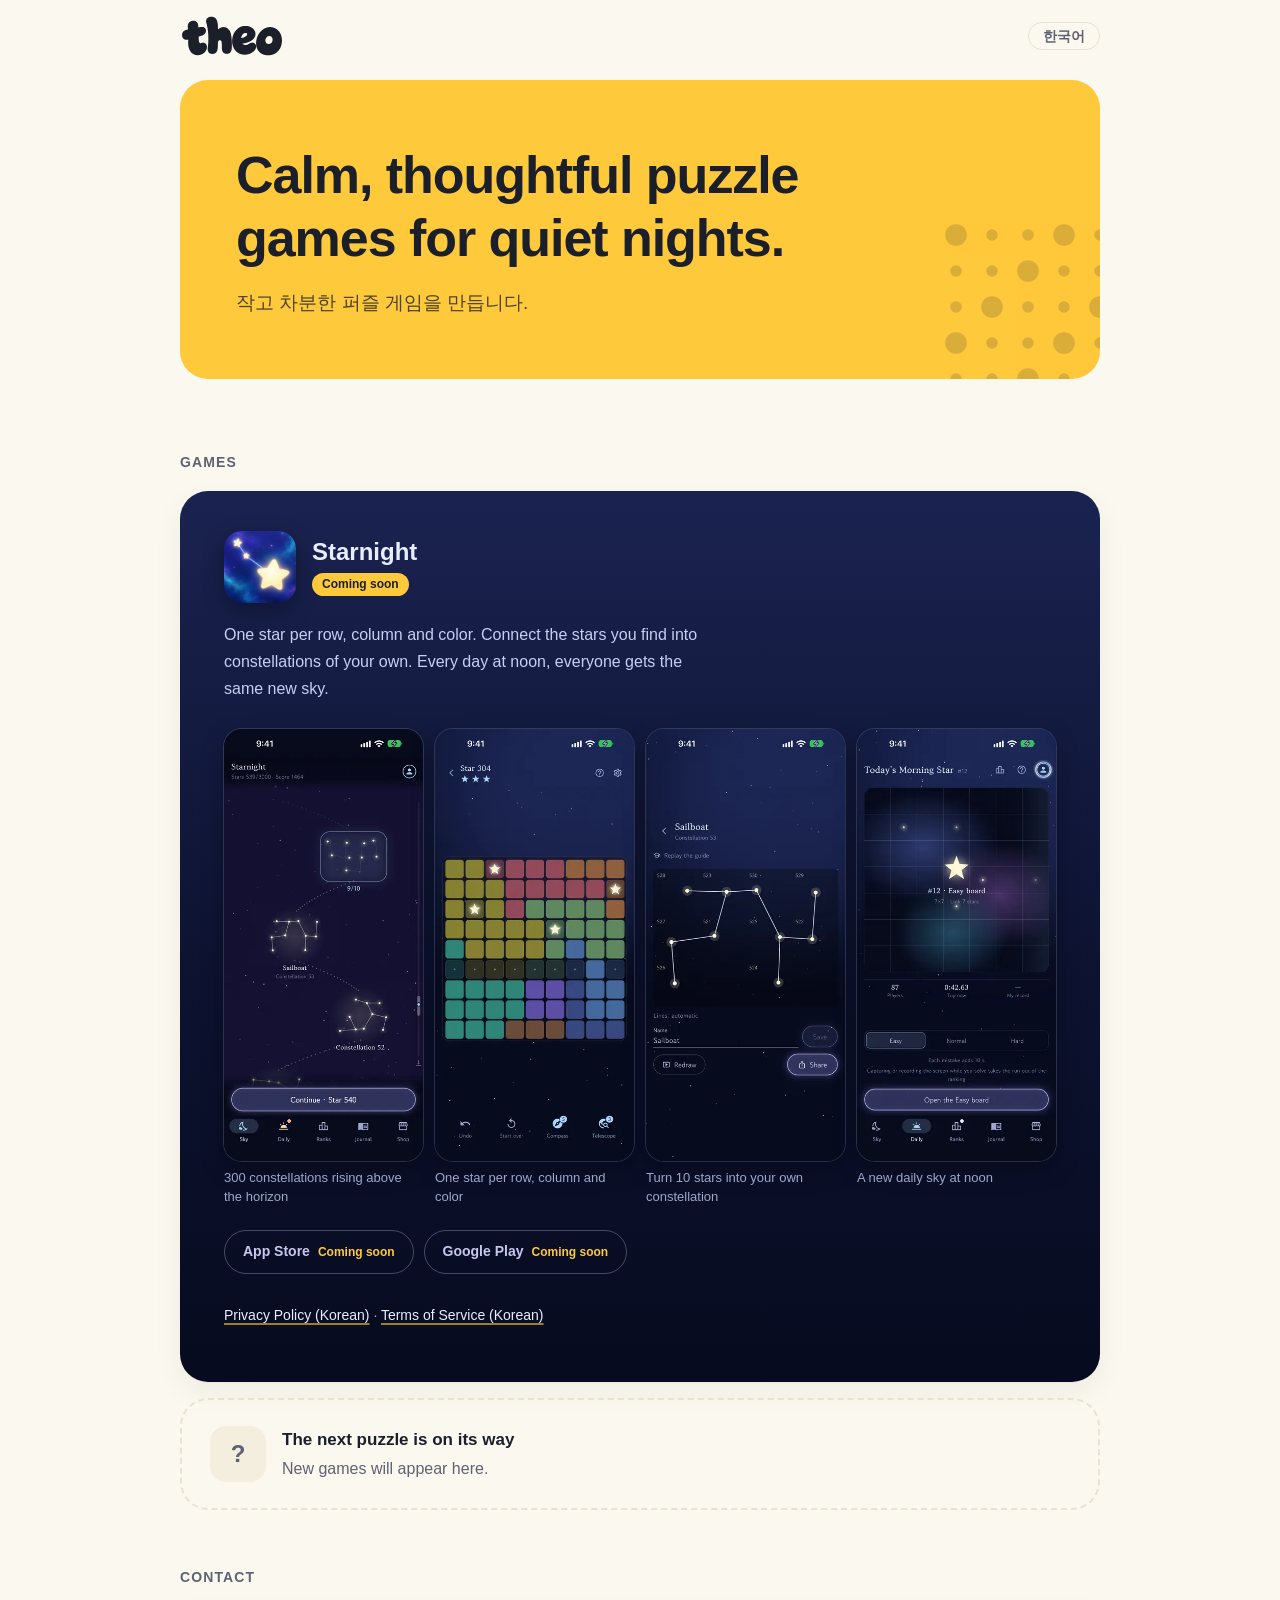
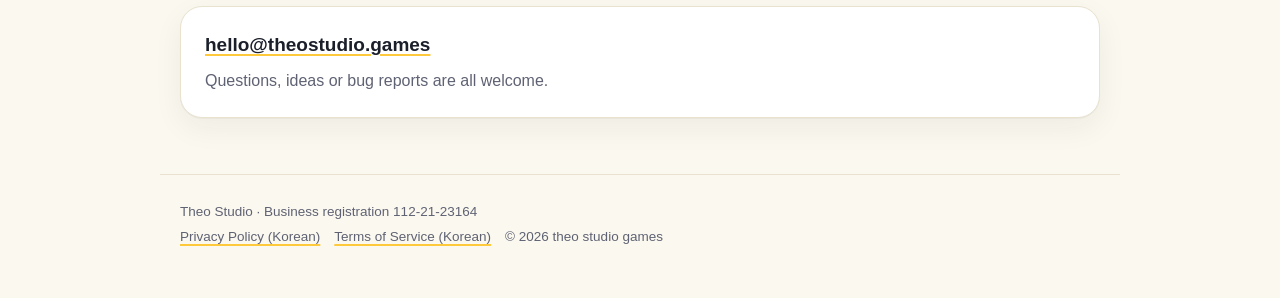
==== en/index.html @ 0ddb8f04 "theostudio.games 홈페이지 전면 디자인: 노랑 theo 브랜드, 별 잇는 밤 카드(실기 화면 4장·곧 출시), 다음 게임 자리, 한/영, 다크·라이트, 약관·방침 공통" ====
<!doctype html>
<html lang="en">
<head>
<meta charset="utf-8">
<meta name="viewport" content="width=device-width, initial-scale=1">
<title>theo studio games</title>
<meta name="description" content="Calm, thoughtful puzzle games for quiet nights.">
<meta name="color-scheme" content="light dark">
<meta name="theme-color" content="#fbf8ef" media="(prefers-color-scheme: light)">
<meta name="theme-color" content="#13161f" media="(prefers-color-scheme: dark)">
<link rel="icon" href="../favicon.ico" sizes="any">
<link rel="icon" href="../favicon.svg" type="image/svg+xml">
<link rel="apple-touch-icon" href="../apple-touch-icon.png">
<link rel="manifest" href="../site.webmanifest">
<link rel="stylesheet" href="../style.css">
<meta property="og:title" content="theo studio games">
<meta property="og:description" content="Calm, thoughtful puzzle games for quiet nights.">
<meta property="og:image" content="https://theostudio.games/icon-512.png">
</head>
<body><div class="wrap"><header class="top">
  <a class="logo" href="./" aria-label="theo studio games"><img class="on-light" src="../img/theo-navy.svg" alt="theo" width="120" height="40"><img class="on-dark" src="../img/theo-yellow.svg" alt="theo" width="120" height="40"></a>
  <a class="lang" href="../" hreflang="ko" lang="ko">한국어</a>
</header></div>
<main class="wrap">
  <section class="hero"><h1>Calm, thoughtful puzzle games for quiet nights.</h1><p lang="ko">작고 차분한 퍼즐 게임을 만듭니다.</p><svg class="dots" viewBox="0 0 100 100" aria-hidden="true"><g fill="#1b1f2a"><circle cx="10" cy="10" r="6"/><circle cx="10" cy="30" r="3.2"/><circle cx="10" cy="50" r="3.2"/><circle cx="10" cy="70" r="6"/><circle cx="10" cy="90" r="3.2"/><circle cx="30" cy="10" r="3.2"/><circle cx="30" cy="30" r="3.2"/><circle cx="30" cy="50" r="6"/><circle cx="30" cy="70" r="3.2"/><circle cx="30" cy="90" r="3.2"/><circle cx="50" cy="10" r="3.2"/><circle cx="50" cy="30" r="6"/><circle cx="50" cy="50" r="3.2"/><circle cx="50" cy="70" r="3.2"/><circle cx="50" cy="90" r="6"/><circle cx="70" cy="10" r="6"/><circle cx="70" cy="30" r="3.2"/><circle cx="70" cy="50" r="3.2"/><circle cx="70" cy="70" r="6"/><circle cx="70" cy="90" r="3.2"/><circle cx="90" cy="10" r="3.2"/><circle cx="90" cy="30" r="3.2"/><circle cx="90" cy="50" r="6"/><circle cx="90" cy="70" r="3.2"/><circle cx="90" cy="90" r="3.2"/></g></svg></section>

  <section class="sec" aria-labelledby="games"><h2 id="games">Games</h2>
    <article class="game">
      <div class="game-head"><img src="../img/starnight-icon.webp" alt="" width="72" height="72"><div><h3>Starnight</h3><span class="badge">Coming soon</span></div></div>
      <p class="game-desc">One star per row, column and color. Connect the stars you find into constellations of your own. Every day at noon, everyone gets the same new sky.</p>
      <div class="shots"><figure><img src="../img/starnight-sky-en.webp" alt="300 constellations rising above the horizon" width="390" height="847" loading="lazy"><figcaption>300 constellations rising above the horizon</figcaption></figure><figure><img src="../img/starnight-board-en.webp" alt="One star per row, column and color" width="390" height="847" loading="lazy"><figcaption>One star per row, column and color</figcaption></figure><figure><img src="../img/starnight-constellation-en.webp" alt="Turn 10 stars into your own constellation" width="390" height="847" loading="lazy"><figcaption>Turn 10 stars into your own constellation</figcaption></figure><figure><img src="../img/starnight-daily-en.webp" alt="A new daily sky at noon" width="390" height="847" loading="lazy"><figcaption>A new daily sky at noon</figcaption></figure></div>
      <div class="stores"><span class="store">App Store <small>Coming soon</small></span><span class="store">Google Play <small>Coming soon</small></span></div>
      <p class="game-links"><a href="../starnight/privacy/">Privacy Policy (Korean)</a> · <a href="../starnight/terms/">Terms of Service (Korean)</a></p>
    </article>
    <div class="next"><span class="ph" aria-hidden="true">?</span><div><b>The next puzzle is on its way</b>New games will appear here.</div></div>
  </section>

  <section class="sec" aria-labelledby="contact"><h2 id="contact">Contact</h2>
    <div class="contact"><p><a href="mailto:hello@theostudio.games">hello@theostudio.games</a></p><p style="margin-top:6px;color:var(--muted)">Questions, ideas or bug reports are all welcome.</p></div>
  </section>
</main>
<footer class="wrap foot"><div class="row"><span>Theo Studio · Business registration 112-21-23164</span></div><div class="row"><a href="../starnight/privacy/">Privacy Policy (Korean)</a><a href="../starnight/terms/">Terms of Service (Korean)</a><span>© 2026 theo studio games</span></div></footer>
</body>
</html>
---- style.css ----
/* theo studio games · 브랜드: 노랑 #ffc93c · 남색 #1b1f2a (theo-infra/docs/브랜드.md) */
:root{
  --yellow:#ffc93c; --navy:#1b1f2a;
  --bg:#fbf8ef; --surface:#ffffff; --fg:#1b1f2a; --muted:#5f6273; --line:#e8e2cf;
  --link:#1b1f2a; --link-line:#ffc93c; --chip:#f3eedd;
  --shadow:0 1px 0 rgba(27,31,42,.04),0 10px 30px rgba(27,31,42,.06);
}
@media (prefers-color-scheme:dark){
  :root{
    --bg:#13161f; --surface:#1b1f2a; --fg:#f3f1ea; --muted:#a9abb8; --line:#2b3040;
    --link:#ffc93c; --link-line:rgba(255,201,60,.45); --chip:#242938;
    --shadow:0 1px 0 rgba(0,0,0,.2),0 10px 30px rgba(0,0,0,.25);
  }
}
*{box-sizing:border-box}
html{-webkit-text-size-adjust:100%}
body{margin:0;background:var(--bg);color:var(--fg);font:16px/1.7 -apple-system,BlinkMacSystemFont,"Apple SD Gothic Neo","Noto Sans KR","Segoe UI",sans-serif;word-break:keep-all;overflow-wrap:break-word}
a{color:var(--link);text-decoration:underline;text-decoration-color:var(--link-line);text-decoration-thickness:2px;text-underline-offset:3px}
a:hover{text-decoration-color:currentColor}
img{max-width:100%;display:block}
.wrap{max-width:960px;margin:0 auto;padding:0 20px}

/* 위 막대 */
.top{display:flex;align-items:center;justify-content:space-between;height:72px}
.logo{display:block;width:120px;height:40px;margin-left:-8px}
.logo .on-dark{display:none}
@media (prefers-color-scheme:dark){.logo .on-light{display:none}.logo .on-dark{display:block}}
.lang{font-size:14px;font-weight:600;text-decoration:none;color:var(--muted);border:1px solid var(--line);border-radius:999px;padding:6px 14px;line-height:1}
.lang:hover{color:var(--fg);border-color:var(--fg)}

/* 첫 화면 */
.hero{background:var(--yellow);color:var(--navy);border-radius:28px;padding:44px 28px 40px;margin:8px 0 56px;position:relative;overflow:hidden}
.hero h1{margin:0;font-size:clamp(30px,7.4vw,52px);line-height:1.22;letter-spacing:-.02em;font-weight:800;max-width:14em}
.hero p{margin:16px 0 0;font-size:clamp(16px,2.4vw,19px);font-weight:500;opacity:.78;max-width:30em}
.hero .dots{position:absolute;right:-18px;bottom:-18px;width:180px;height:180px;opacity:.16;pointer-events:none}

/* 구역 제목 */
.sec{margin:0 0 56px}
.sec h2{font-size:14px;font-weight:700;letter-spacing:.08em;text-transform:uppercase;color:var(--muted);margin:0 0 16px}

/* 게임 카드 */
.game{background:linear-gradient(180deg,#1a2350 0%,#0d1230 55%,#070b1f 100%);color:#e8eeff;border-radius:28px;padding:28px 0 28px;box-shadow:var(--shadow);overflow:hidden}
.game-head{display:flex;gap:16px;align-items:center;padding:0 28px}
.game-head img{width:72px;height:72px;border-radius:18px;flex:none;box-shadow:0 6px 20px rgba(0,0,0,.35)}
.game-head h3{margin:0;font-size:24px;line-height:1.25;font-weight:800}
.badge{display:inline-block;margin-top:6px;font-size:12px;font-weight:700;color:var(--navy);background:var(--yellow);border-radius:999px;padding:3px 10px;line-height:1.4}
.game-desc{padding:0 28px;margin:18px 0 0;color:#c4d0f0;font-size:16px;max-width:36em}
.shots{display:flex;gap:12px;overflow-x:auto;scroll-snap-type:x mandatory;scroll-padding-inline:28px;padding:22px 28px 6px;scrollbar-width:none}
.shots::-webkit-scrollbar{display:none}
.shots figure{margin:0;flex:0 0 46%;max-width:210px;scroll-snap-align:start}
.shots img{width:100%;height:auto;aspect-ratio:390/847;object-fit:cover;border-radius:18px;box-shadow:0 0 0 1px rgba(190,210,255,.18),0 8px 22px rgba(0,0,0,.35)}
.shots figcaption{font-size:13px;color:#9aa8cc;margin-top:8px;line-height:1.45}
.stores{display:flex;flex-wrap:wrap;gap:10px;padding:18px 28px 0}
.store{display:inline-flex;align-items:center;gap:8px;height:44px;padding:0 18px;border-radius:999px;font-size:14px;font-weight:600;color:#c9c6ee;border:1px solid rgba(200,195,255,.32)}
.store small{font-size:12px;font-weight:600;color:var(--yellow)}
.game-links{padding:16px 28px 0;font-size:14px;color:#9aa8cc}
.game-links a{color:#e8eeff;text-decoration-color:rgba(255,201,60,.6)}

/* 다음 자리 */
.next{margin-top:16px;border:2px dashed var(--line);border-radius:28px;padding:26px 28px;display:flex;gap:16px;align-items:center;color:var(--muted)}
.next .ph{width:56px;height:56px;border-radius:16px;background:var(--chip);flex:none;display:grid;place-items:center;font-size:24px;font-weight:800;color:var(--muted)}
.next b{display:block;color:var(--fg);font-size:17px}

/* 문의 */
.contact{background:var(--surface);border:1px solid var(--line);border-radius:22px;padding:22px 24px;box-shadow:var(--shadow)}
.contact p{margin:0}
.contact a{font-size:19px;font-weight:700}

/* 하단 */
.foot{border-top:1px solid var(--line);padding-top:24px;padding-bottom:48px;font-size:13.5px;color:var(--muted);line-height:1.9}
.foot a{color:var(--muted)}
.foot .row{display:flex;flex-wrap:wrap;gap:4px 14px}

@media (min-width:720px){
  .hero{padding:64px 56px 60px;margin-bottom:72px}
  .game-head,.game-desc,.stores,.game-links{padding-left:44px;padding-right:44px}
  .game{padding:40px 0}
  .shots{padding:26px 44px 6px;overflow:visible}
  .shots figure{flex:1 1 0}
}

/* 약관·방침 문서 */
.doc{max-width:720px;margin:0 auto;padding:8px 20px 40px}
.doc h1{font-size:28px;line-height:1.3;margin:12px 0 4px}
.doc h2{font-size:18px;margin:36px 0 8px;padding-top:14px;border-top:1px solid var(--line)}
.doc .meta{color:var(--muted);font-size:14px;margin:0 0 24px}
.doc table{width:100%;border-collapse:collapse;font-size:14.5px;margin:8px 0}
.doc th,.doc td{text-align:left;vertical-align:top;padding:8px 10px;border-bottom:1px solid var(--line)}
.doc th{color:var(--muted);font-weight:600}
.doc .wrap{overflow-x:auto;padding:0}
.crumb{font-size:14px;color:var(--muted)}
.crumb a{color:var(--muted)}
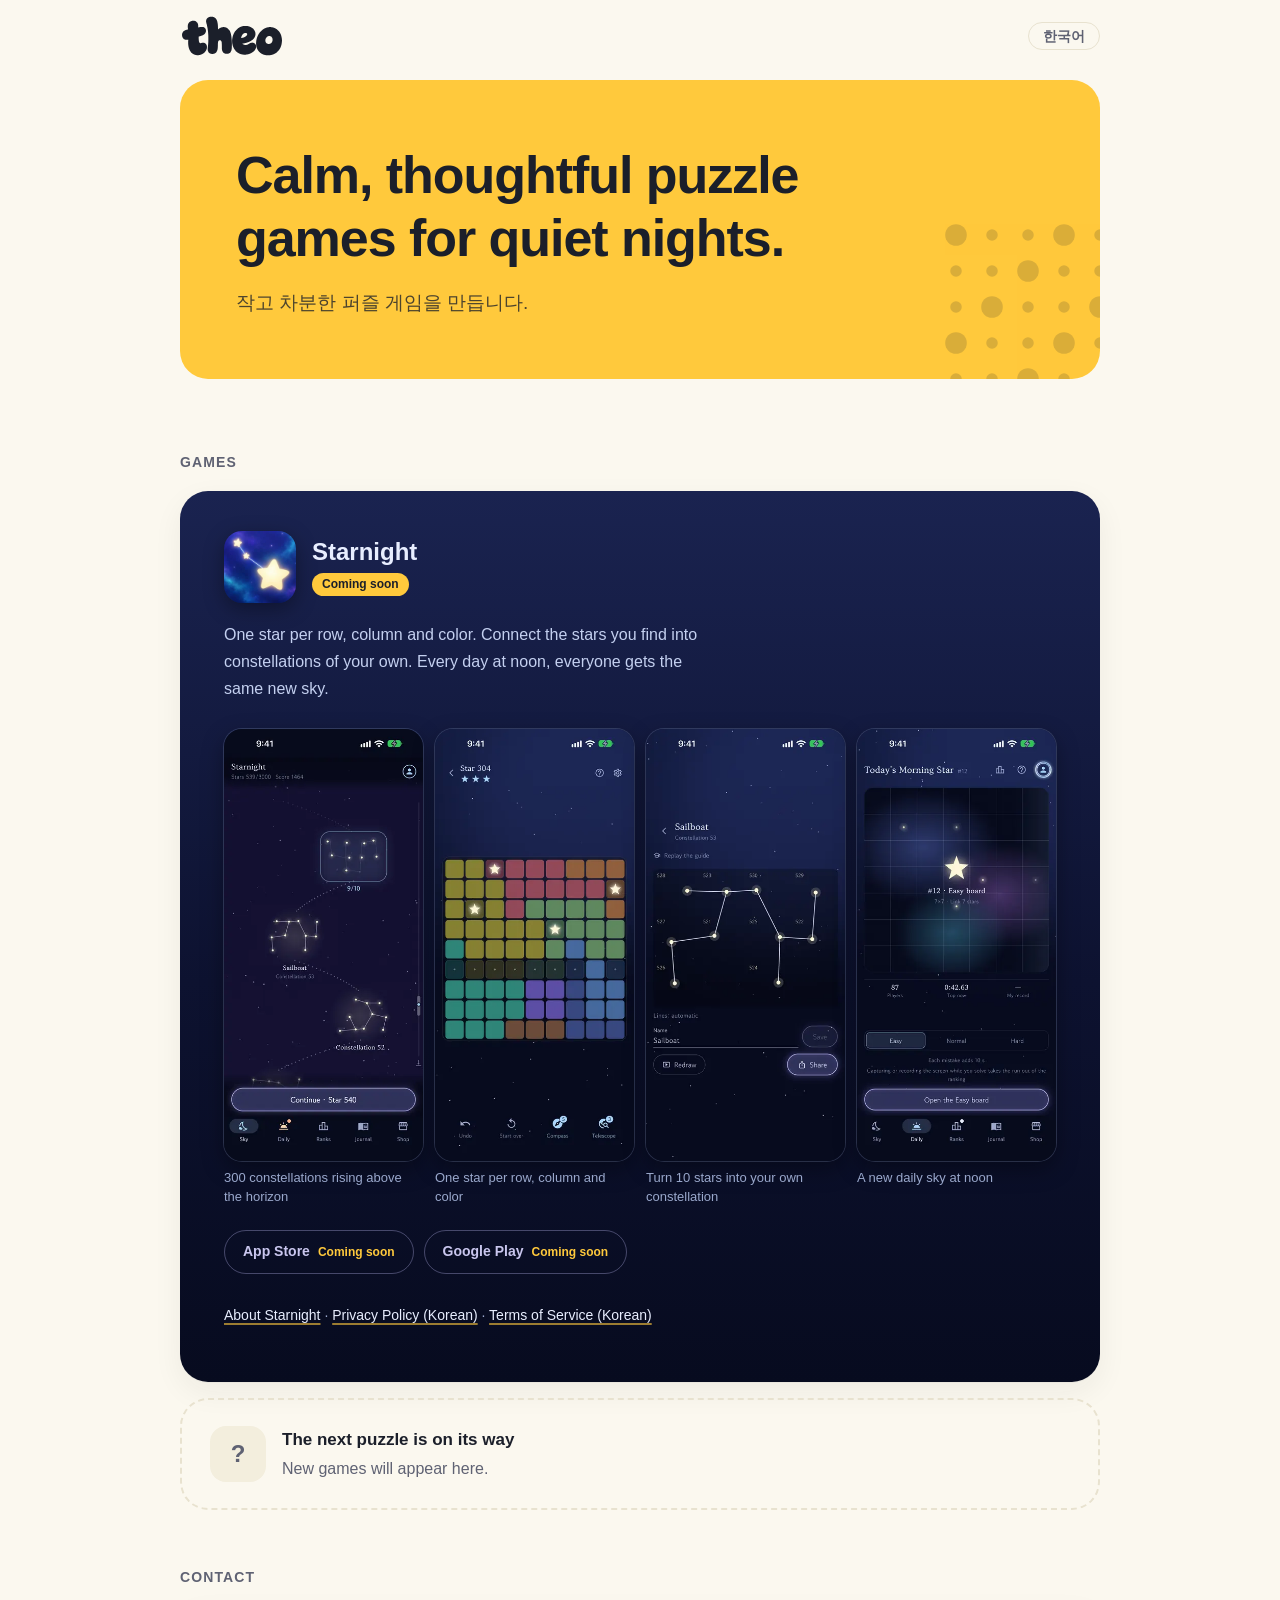
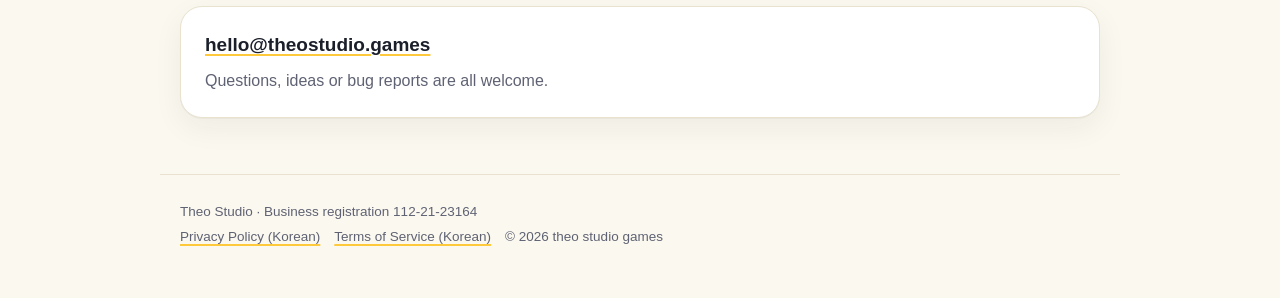
==== commit d32de87e: "별 잇는 밤 소개 페이지 /starnight/·/en/starnight/ 추가(공유 카드 주소 404 해소), 홈 카드에서 연결" ====
--- a/en/index.html
+++ b/en/index.html
@@ -26,11 +26,11 @@
 
   <section class="sec" aria-labelledby="games"><h2 id="games">Games</h2>
     <article class="game">
-      <div class="game-head"><img src="../img/starnight-icon.webp" alt="" width="72" height="72"><div><h3>Starnight</h3><span class="badge">Coming soon</span></div></div>
+      <div class="game-head"><img src="../img/starnight-icon.webp" alt="" width="72" height="72"><div><h3><a href="../starnight/" style="color:inherit;text-decoration:none">Starnight</a></h3><span class="badge">Coming soon</span></div></div>
       <p class="game-desc">One star per row, column and color. Connect the stars you find into constellations of your own. Every day at noon, everyone gets the same new sky.</p>
       <div class="shots"><figure><img src="../img/starnight-sky-en.webp" alt="300 constellations rising above the horizon" width="390" height="847" loading="lazy"><figcaption>300 constellations rising above the horizon</figcaption></figure><figure><img src="../img/starnight-board-en.webp" alt="One star per row, column and color" width="390" height="847" loading="lazy"><figcaption>One star per row, column and color</figcaption></figure><figure><img src="../img/starnight-constellation-en.webp" alt="Turn 10 stars into your own constellation" width="390" height="847" loading="lazy"><figcaption>Turn 10 stars into your own constellation</figcaption></figure><figure><img src="../img/starnight-daily-en.webp" alt="A new daily sky at noon" width="390" height="847" loading="lazy"><figcaption>A new daily sky at noon</figcaption></figure></div>
       <div class="stores"><span class="store">App Store <small>Coming soon</small></span><span class="store">Google Play <small>Coming soon</small></span></div>
-      <p class="game-links"><a href="../starnight/privacy/">Privacy Policy (Korean)</a> · <a href="../starnight/terms/">Terms of Service (Korean)</a></p>
+      <p class="game-links"><a href="../en/starnight/">About Starnight</a> · <a href="../starnight/privacy/">Privacy Policy (Korean)</a> · <a href="../starnight/terms/">Terms of Service (Korean)</a></p>
     </article>
     <div class="next"><span class="ph" aria-hidden="true">?</span><div><b>The next puzzle is on its way</b>New games will appear here.</div></div>
   </section>
--- a/style.css
+++ b/style.css
@@ -90,3 +90,13 @@
 .doc .wrap{overflow-x:auto;padding:0}
 .crumb{font-size:14px;color:var(--muted)}
 .crumb a{color:var(--muted)}
+
+/* 게임 소개 페이지 */
+.game.solo{margin:8px 0 56px}
+.game.solo .game-head img{width:96px;height:96px;border-radius:24px}
+.game.solo h1{margin:0;font-size:clamp(28px,6vw,40px);line-height:1.2;font-weight:800}
+.game-desc.lead{font-size:clamp(17px,2.6vw,20px);color:#dfe6ff}
+.feats{list-style:none;margin:22px 0 0;padding:0 28px;display:grid;gap:14px}
+.feats li{background:rgba(200,220,255,.06);border:1px solid rgba(190,210,255,.15);border-radius:18px;padding:16px 18px;color:#c4d0f0;font-size:15px;line-height:1.6}
+.feats b{display:block;color:#fff;font-size:17px;margin-bottom:2px}
+@media (min-width:720px){.feats{grid-template-columns:1fr 1fr;padding:0 44px}}
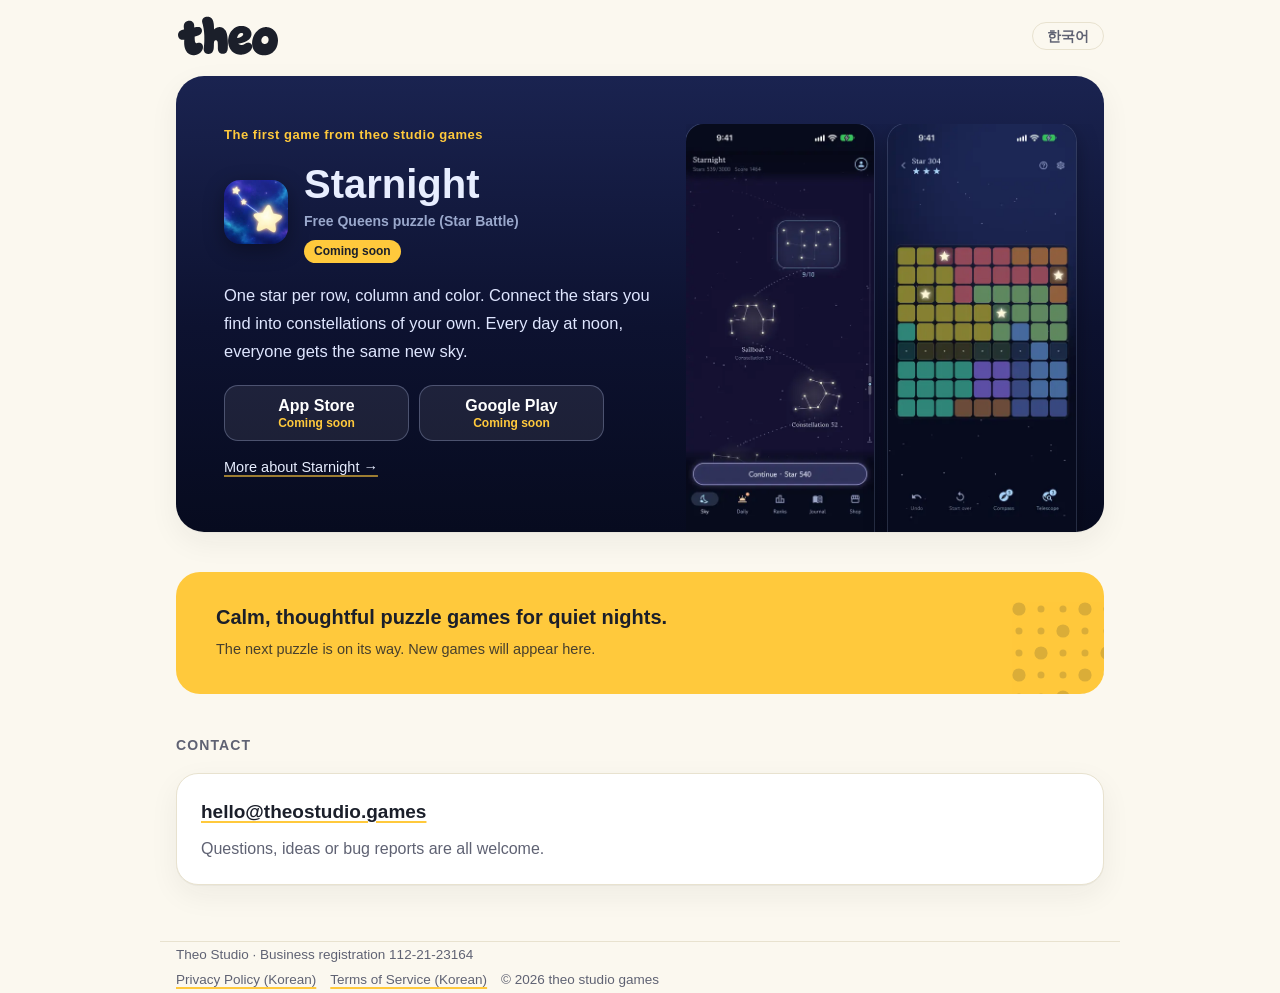
==== commit 103cbf1e: "홈 A안(첫 화면 게임 카드·무료 퀸즈 퍼즐·큰 스토어 버튼·스튜디오 노랑 띠·PC 2단)·/get 받기 착지 화면(출시 전 안내·PC 전용 QR)·/en/get 추가, 소개 페이" ====
--- a/en/index.html
+++ b/en/index.html
@@ -16,24 +16,31 @@
 <meta property="og:title" content="theo studio games">
 <meta property="og:description" content="Calm, thoughtful puzzle games for quiet nights.">
 <meta property="og:image" content="https://theostudio.games/icon-512.png">
+<link rel="canonical" href="https://theostudio.games/en/">
+<link rel="alternate" hreflang="ko" href="https://theostudio.games/">
+<link rel="alternate" hreflang="en" href="https://theostudio.games/en/">
+<link rel="alternate" hreflang="x-default" href="https://theostudio.games/">
+<meta property="og:url" content="https://theostudio.games/en/">
+<meta property="og:type" content="website">
+<meta property="og:site_name" content="theo studio games">
+<meta name="twitter:card" content="summary">
+<script type="application/ld+json">{"@context": "https://schema.org", "@type": "WebSite", "name": "theo studio games", "url": "https://theostudio.games/", "inLanguage": "en", "publisher": {"@type": "Organization", "name": "theo studio games", "alternateName": "테오스튜디오", "url": "https://theostudio.games/", "logo": "https://theostudio.games/icon-512.png", "email": "hello@theostudio.games"}}</script>
+<script src="/stores.js" defer></script>
 </head>
 <body><div class="wrap"><header class="top">
   <a class="logo" href="./" aria-label="theo studio games"><img class="on-light" src="../img/theo-navy.svg" alt="theo" width="120" height="40"><img class="on-dark" src="../img/theo-yellow.svg" alt="theo" width="120" height="40"></a>
   <a class="lang" href="../" hreflang="ko" lang="ko">한국어</a>
 </header></div>
 <main class="wrap">
-  <section class="hero"><h1>Calm, thoughtful puzzle games for quiet nights.</h1><p lang="ko">작고 차분한 퍼즐 게임을 만듭니다.</p><svg class="dots" viewBox="0 0 100 100" aria-hidden="true"><g fill="#1b1f2a"><circle cx="10" cy="10" r="6"/><circle cx="10" cy="30" r="3.2"/><circle cx="10" cy="50" r="3.2"/><circle cx="10" cy="70" r="6"/><circle cx="10" cy="90" r="3.2"/><circle cx="30" cy="10" r="3.2"/><circle cx="30" cy="30" r="3.2"/><circle cx="30" cy="50" r="6"/><circle cx="30" cy="70" r="3.2"/><circle cx="30" cy="90" r="3.2"/><circle cx="50" cy="10" r="3.2"/><circle cx="50" cy="30" r="6"/><circle cx="50" cy="50" r="3.2"/><circle cx="50" cy="70" r="3.2"/><circle cx="50" cy="90" r="6"/><circle cx="70" cy="10" r="6"/><circle cx="70" cy="30" r="3.2"/><circle cx="70" cy="50" r="3.2"/><circle cx="70" cy="70" r="6"/><circle cx="70" cy="90" r="3.2"/><circle cx="90" cy="10" r="3.2"/><circle cx="90" cy="30" r="3.2"/><circle cx="90" cy="50" r="6"/><circle cx="90" cy="70" r="3.2"/><circle cx="90" cy="90" r="3.2"/></g></svg></section>
+  <article class="game hero-game"><div class="hg-text">
+    <p class="eyebrow">The first game from theo studio games</p>
+    <div class="game-head"><img src="../img/starnight-icon.webp" alt="" width="64" height="64"><div><h1><a href="../en/starnight/">Starnight</a></h1><span class="kw">Free Queens puzzle (Star Battle)</span><span class="badge" data-launch-badge>Coming soon</span></div></div>
+    <p class="game-desc">One star per row, column and color. Connect the stars you find into constellations of your own. Every day at noon, everyone gets the same new sky.</p>
+    <div class="stores big"><a class="store" data-store="ios" aria-disabled="true"><span class="txt">App Store <small data-soon>Coming soon</small></span></a><a class="store has-badge" data-store="android" aria-disabled="true"><img class="badge-img" src="../img/badge-googleplay-en.png" alt="Get it on Google Play" width="646" height="250"><span class="txt">Google Play <small data-soon>Coming soon</small></span></a></div>
+    <p class="more"><a href="../en/starnight/">More about Starnight →</a></p>
+  </div><div class="shots"><figure><img src="../img/starnight-sky-en.webp" alt="300 constellations rising above the horizon" width="390" height="847" loading="lazy"><figcaption>300 constellations rising above the horizon</figcaption></figure><figure><img src="../img/starnight-board-en.webp" alt="One star per row, column and color" width="390" height="847" loading="lazy"><figcaption>One star per row, column and color</figcaption></figure><figure><img src="../img/starnight-constellation-en.webp" alt="Turn 10 stars into your own constellation" width="390" height="847" loading="lazy"><figcaption>Turn 10 stars into your own constellation</figcaption></figure><figure><img src="../img/starnight-daily-en.webp" alt="A new daily sky at noon" width="390" height="847" loading="lazy"><figcaption>A new daily sky at noon</figcaption></figure></div></article>
 
-  <section class="sec" aria-labelledby="games"><h2 id="games">Games</h2>
-    <article class="game">
-      <div class="game-head"><img src="../img/starnight-icon.webp" alt="" width="72" height="72"><div><h3><a href="../starnight/" style="color:inherit;text-decoration:none">Starnight</a></h3><span class="badge">Coming soon</span></div></div>
-      <p class="game-desc">One star per row, column and color. Connect the stars you find into constellations of your own. Every day at noon, everyone gets the same new sky.</p>
-      <div class="shots"><figure><img src="../img/starnight-sky-en.webp" alt="300 constellations rising above the horizon" width="390" height="847" loading="lazy"><figcaption>300 constellations rising above the horizon</figcaption></figure><figure><img src="../img/starnight-board-en.webp" alt="One star per row, column and color" width="390" height="847" loading="lazy"><figcaption>One star per row, column and color</figcaption></figure><figure><img src="../img/starnight-constellation-en.webp" alt="Turn 10 stars into your own constellation" width="390" height="847" loading="lazy"><figcaption>Turn 10 stars into your own constellation</figcaption></figure><figure><img src="../img/starnight-daily-en.webp" alt="A new daily sky at noon" width="390" height="847" loading="lazy"><figcaption>A new daily sky at noon</figcaption></figure></div>
-      <div class="stores"><span class="store">App Store <small>Coming soon</small></span><span class="store">Google Play <small>Coming soon</small></span></div>
-      <p class="game-links"><a href="../en/starnight/">About Starnight</a> · <a href="../starnight/privacy/">Privacy Policy (Korean)</a> · <a href="../starnight/terms/">Terms of Service (Korean)</a></p>
-    </article>
-    <div class="next"><span class="ph" aria-hidden="true">?</span><div><b>The next puzzle is on its way</b>New games will appear here.</div></div>
-  </section>
+  <section class="studio"><h2>Calm, thoughtful puzzle games for quiet nights.</h2><p>The next puzzle is on its way. New games will appear here.</p><svg class="dots" viewBox="0 0 100 100" aria-hidden="true"><g fill="#1b1f2a"><circle cx="10" cy="10" r="6"/><circle cx="10" cy="30" r="3.2"/><circle cx="10" cy="50" r="3.2"/><circle cx="10" cy="70" r="6"/><circle cx="10" cy="90" r="3.2"/><circle cx="30" cy="10" r="3.2"/><circle cx="30" cy="30" r="3.2"/><circle cx="30" cy="50" r="6"/><circle cx="30" cy="70" r="3.2"/><circle cx="30" cy="90" r="3.2"/><circle cx="50" cy="10" r="3.2"/><circle cx="50" cy="30" r="6"/><circle cx="50" cy="50" r="3.2"/><circle cx="50" cy="70" r="3.2"/><circle cx="50" cy="90" r="6"/><circle cx="70" cy="10" r="6"/><circle cx="70" cy="30" r="3.2"/><circle cx="70" cy="50" r="3.2"/><circle cx="70" cy="70" r="6"/><circle cx="70" cy="90" r="3.2"/><circle cx="90" cy="10" r="3.2"/><circle cx="90" cy="30" r="3.2"/><circle cx="90" cy="50" r="6"/><circle cx="90" cy="70" r="3.2"/><circle cx="90" cy="90" r="3.2"/></g></svg></section>
 
   <section class="sec" aria-labelledby="contact"><h2 id="contact">Contact</h2>
     <div class="contact"><p><a href="mailto:hello@theostudio.games">hello@theostudio.games</a></p><p style="margin-top:6px;color:var(--muted)">Questions, ideas or bug reports are all welcome.</p></div>
--- a/style.css
+++ b/style.css
@@ -100,3 +100,78 @@
 .feats li{background:rgba(200,220,255,.06);border:1px solid rgba(190,210,255,.15);border-radius:18px;padding:16px 18px;color:#c4d0f0;font-size:15px;line-height:1.6}
 .feats b{display:block;color:#fff;font-size:17px;margin-bottom:2px}
 @media (min-width:720px){.feats{grid-template-columns:1fr 1fr;padding:0 44px}}
+a.store{text-decoration:none}
+a.store[href]{cursor:pointer}
+a.store[href]:hover{border-color:var(--yellow)}
+a.store[aria-disabled]{cursor:default}
+
+/* 큰 스토어 버튼 (홈·소개·받기 공통) — a.store[data-store][aria-disabled] > small[data-soon] 연결부는 stores.js 가 씀
+   출시 전: 글자 버튼(.txt) · 출시 후: 공식 배지(.badge-img)가 있는 버튼(.has-badge)은 배지로 바뀜 */
+.stores.big{display:grid;grid-template-columns:1fr 1fr;gap:10px;padding-top:20px}
+.stores.big .store{height:56px;padding:0 8px;border-radius:14px;justify-content:center;font-size:16px;font-weight:700;color:#fff;background:rgba(255,255,255,.08);border:1px solid rgba(200,210,255,.28)}
+.stores.big .store .txt{display:flex;flex-direction:column;align-items:center;line-height:1.25;white-space:nowrap}
+.stores.big .store small{font-size:12px}
+.store .badge-img{display:none}
+.stores.big .store.has-badge:not([aria-disabled]){height:auto;min-height:56px;padding:0;background:none;border:0}
+.store.has-badge:not([aria-disabled]) .badge-img{display:block;width:100%;max-width:216px;height:auto;margin:0 auto}
+.store.has-badge:not([aria-disabled]) .txt{display:none}
+
+/* 홈: 게임이 첫 화면 */
+.wrap{padding:0 16px}
+.hero-game{margin:4px 0 40px;padding:24px 0 26px}
+.eyebrow{padding:0 20px;font-size:13px;font-weight:700;letter-spacing:.04em;color:var(--yellow);margin:0 0 14px}
+.hero-game .game-head{padding:0 20px}
+.hero-game .game-head img{width:64px;height:64px;border-radius:16px}
+.hero-game h1{margin:0;font-size:30px;line-height:1.2;font-weight:800}
+.hero-game h1 a{color:inherit;text-decoration:none}
+.kw{display:block;font-size:14px;color:#9aa8cc;font-weight:600;margin-top:2px}
+.hero-game .game-desc{padding:0 20px;font-size:16.5px;color:#dfe6ff}
+.hero-game .stores{padding:20px 20px 0}
+.hero-game .shots{padding:22px 20px 6px;scroll-padding-inline:20px}
+.more{padding:14px 20px 0;margin:0;font-size:14.5px}
+.more a{color:#e8eeff;text-decoration-color:rgba(255,201,60,.6)}
+.studio{background:var(--yellow);color:var(--navy);border-radius:24px;padding:24px 22px;margin:0 0 40px;position:relative;overflow:hidden}
+.studio h2{margin:0;font-size:20px;line-height:1.35;font-weight:800;letter-spacing:0;text-transform:none;color:var(--navy)}
+.studio p{margin:6px 0 0;font-size:14.5px;opacity:.8;position:relative}
+.studio .dots{position:absolute;right:-14px;bottom:-14px;width:110px;height:110px;opacity:.16;pointer-events:none}
+@media (min-width:720px){
+  .hero-game{display:grid;grid-template-columns:1.1fr .9fr;padding:48px 0 0;align-items:start}
+  .hero-game>.hg-text{padding:0 0 44px 28px}
+  .hero-game .eyebrow,.hero-game .game-head,.hero-game .game-desc,.hero-game .stores,.hero-game .more{padding-left:20px;padding-right:20px}
+  .hero-game h1{font-size:40px}
+  .hero-game .stores.big{max-width:420px}
+  .hero-game .shots{overflow:hidden;padding:0 28px 0 0;gap:14px;align-self:end}
+  .hero-game .shots figure{flex:1 1 0;max-width:none}
+  .hero-game .shots figure:nth-child(n+3){display:none}
+  .hero-game .shots img{border-radius:18px 18px 0 0}
+  .hero-game .shots figcaption{display:none}
+  .studio{padding:32px 40px}
+}
+.game.solo .stores.big{padding-top:20px}
+@media (min-width:720px){.game.solo .stores.big{max-width:508px}}
+
+/* 받기(/get) */
+.land{margin:8px 0 40px;padding:32px 20px 28px;text-align:center}
+.land .ic{width:112px;height:112px;border-radius:26px;margin:0 auto;box-shadow:0 10px 30px rgba(0,0,0,.45)}
+.land h1{margin:18px 0 0;font-size:32px;line-height:1.2;font-weight:800}
+.land .kw{font-size:15px;margin-top:6px}
+.land .badge{margin-top:12px}
+.land .one{margin:14px auto 0;max-width:24em;color:#c4d0f0;font-size:16px}
+.land .stores.big{grid-template-columns:1fr;padding:24px 0 0;max-width:360px;margin:0 auto}
+.land .note{margin:16px auto 0;max-width:24em;font-size:13.5px;color:#9aa8cc;line-height:1.6}
+.land .note-live{display:none}
+.is-live .land .note-live{display:inline}
+.land .links{margin:20px 0 0;font-size:14px;color:#9aa8cc}
+.land .links a{color:#e8eeff;text-decoration-color:rgba(255,201,60,.6)}
+.qr{display:none}
+@media (min-width:720px){
+  .land{display:grid;grid-template-columns:1fr 260px;gap:0 48px;text-align:left;padding:48px 52px;align-items:center}
+  .land .ic{margin:0}
+  .land .stores.big{grid-template-columns:1fr 1fr;max-width:420px;margin:0}
+  .land .one,.land .note{margin-left:0;margin-right:0}
+  .qr{display:flex;flex-direction:column;align-items:center;gap:12px;background:rgba(200,220,255,.06);border:1px solid rgba(190,210,255,.15);border-radius:22px;padding:22px}
+  .qr .code{background:#fff;border-radius:14px;padding:10px;width:180px;height:180px}
+  .qr .code img{width:100%;height:100%}
+  .qr b{font-size:16px;color:#fff}
+  .qr span{font-size:13.5px;color:#9aa8cc;text-align:center;line-height:1.55}
+}
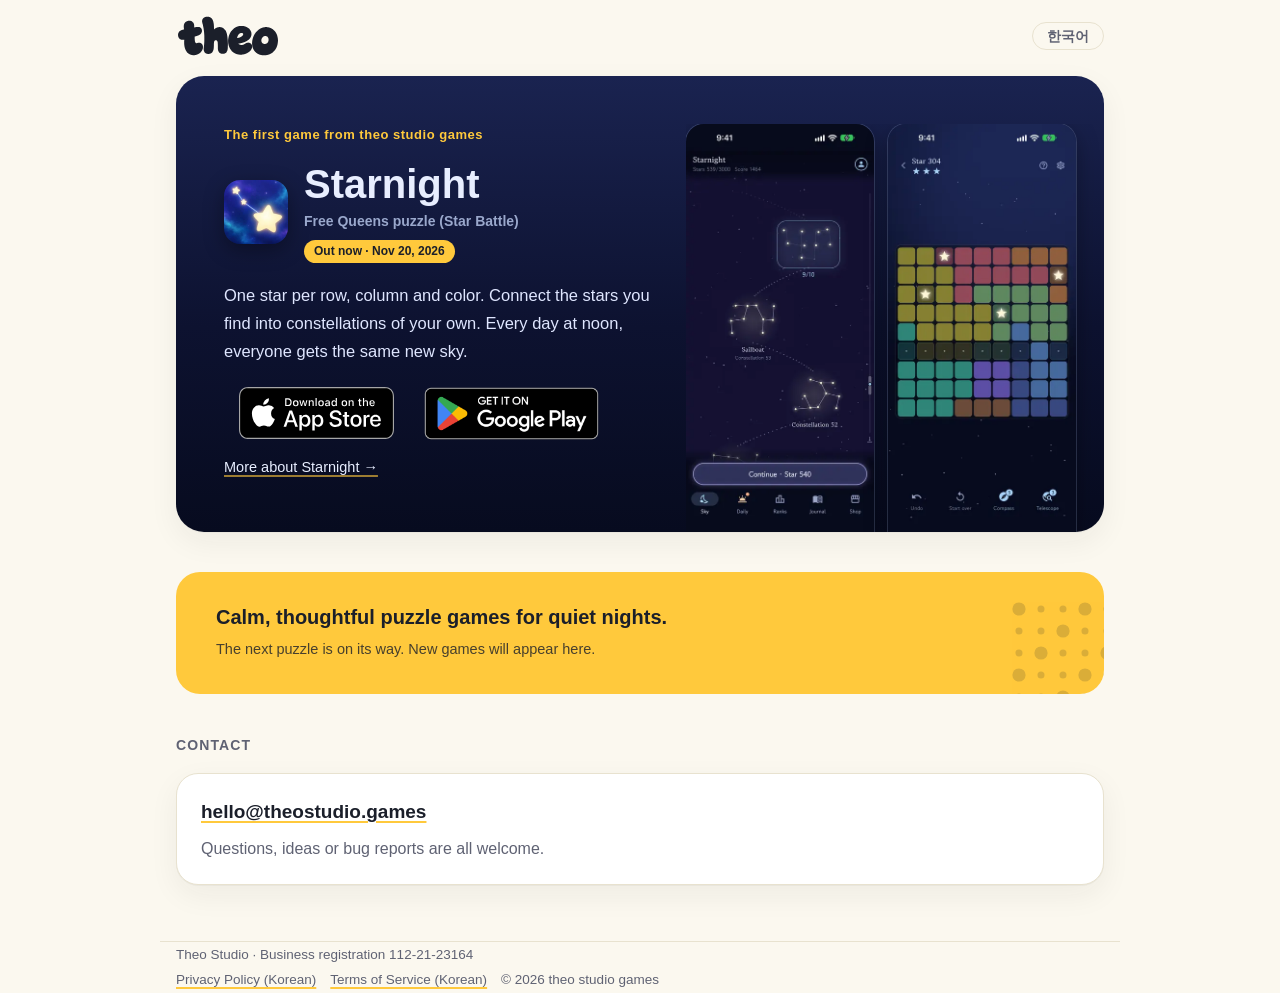
==== commit 84ff81fd: "별 잇는 밤 정식 출시(2026-11-20): 스토어 버튼 실제 링크·공식 배지, 「곧 출시」→「2026년 11월 20일 출시」, 받기 페이지 출시 전 안내 삭제, 구조화 데이터 " ====
--- a/en/index.html
+++ b/en/index.html
@@ -34,9 +34,9 @@
 <main class="wrap">
   <article class="game hero-game"><div class="hg-text">
     <p class="eyebrow">The first game from theo studio games</p>
-    <div class="game-head"><img src="../img/starnight-icon.webp" alt="" width="64" height="64"><div><h1><a href="../en/starnight/">Starnight</a></h1><span class="kw">Free Queens puzzle (Star Battle)</span><span class="badge" data-launch-badge>Coming soon</span></div></div>
+    <div class="game-head"><img src="../img/starnight-icon.webp" alt="" width="64" height="64"><div><h1><a href="../en/starnight/">Starnight</a></h1><span class="kw">Free Queens puzzle (Star Battle)</span><span class="badge">Out now · Nov 20, 2026</span></div></div>
     <p class="game-desc">One star per row, column and color. Connect the stars you find into constellations of your own. Every day at noon, everyone gets the same new sky.</p>
-    <div class="stores big"><a class="store" data-store="ios" aria-disabled="true"><span class="txt">App Store <small data-soon>Coming soon</small></span></a><a class="store has-badge" data-store="android" aria-disabled="true"><img class="badge-img" src="../img/badge-googleplay-en.png" alt="Get it on Google Play" width="646" height="250"><span class="txt">Google Play <small data-soon>Coming soon</small></span></a></div>
+    <div class="stores big"><a class="store has-badge" data-store="ios" href="https://apps.apple.com/app/id6829614015" rel="noopener"><img class="badge-img" src="../img/badge-appstore-en.svg" alt="Download on the App Store" width="119.66" height="40"><span class="txt">App Store</span></a><a class="store has-badge" data-store="android" href="https://play.google.com/store/apps/details?id=com.theostudio.starnight" rel="noopener"><img class="badge-img" src="../img/badge-googleplay-en.png" alt="Get it on Google Play" width="646" height="250"><span class="txt">Google Play</span></a></div>
     <p class="more"><a href="../en/starnight/">More about Starnight →</a></p>
   </div><div class="shots"><figure><img src="../img/starnight-sky-en.webp" alt="300 constellations rising above the horizon" width="390" height="847" loading="lazy"><figcaption>300 constellations rising above the horizon</figcaption></figure><figure><img src="../img/starnight-board-en.webp" alt="One star per row, column and color" width="390" height="847" loading="lazy"><figcaption>One star per row, column and color</figcaption></figure><figure><img src="../img/starnight-constellation-en.webp" alt="Turn 10 stars into your own constellation" width="390" height="847" loading="lazy"><figcaption>Turn 10 stars into your own constellation</figcaption></figure><figure><img src="../img/starnight-daily-en.webp" alt="A new daily sky at noon" width="390" height="847" loading="lazy"><figcaption>A new daily sky at noon</figcaption></figure></div></article>
 
--- a/style.css
+++ b/style.css
@@ -175,3 +175,12 @@
   .qr b{font-size:16px;color:#fff}
   .qr span{font-size:13.5px;color:#9aa8cc;text-align:center;line-height:1.55}
 }
+/* 공식 배지의 「보이는 높이」를 --bh 하나로 맞춤 (휴대폰 2칸 42 · 받기·PC 52)
+   App Store SVG 는 여백 없음 → 높이 그대로. Google Play PNG(646×250)는 투명 여백만큼 키우고 음수 여백으로 상쇄
+   ko 보이는 영역 646×192 (위아래 29) · en 564×168 (사방 41) */
+.stores.big{--bh:42px}
+.land .stores.big{--bh:52px}
+@media (min-width:720px){.stores.big{--bh:52px}}
+.store.has-badge:not([aria-disabled]) .badge-img{width:auto;max-width:none;height:var(--bh);margin:0}
+.store.has-badge:not([aria-disabled]) .badge-img[src*="googleplay-ko"]{height:calc(var(--bh) * 250 / 192);margin:calc(var(--bh) * -29 / 192) 0}
+.store.has-badge:not([aria-disabled]) .badge-img[src*="googleplay-en"]{height:calc(var(--bh) * 250 / 168);margin:calc(var(--bh) * -41 / 168)}
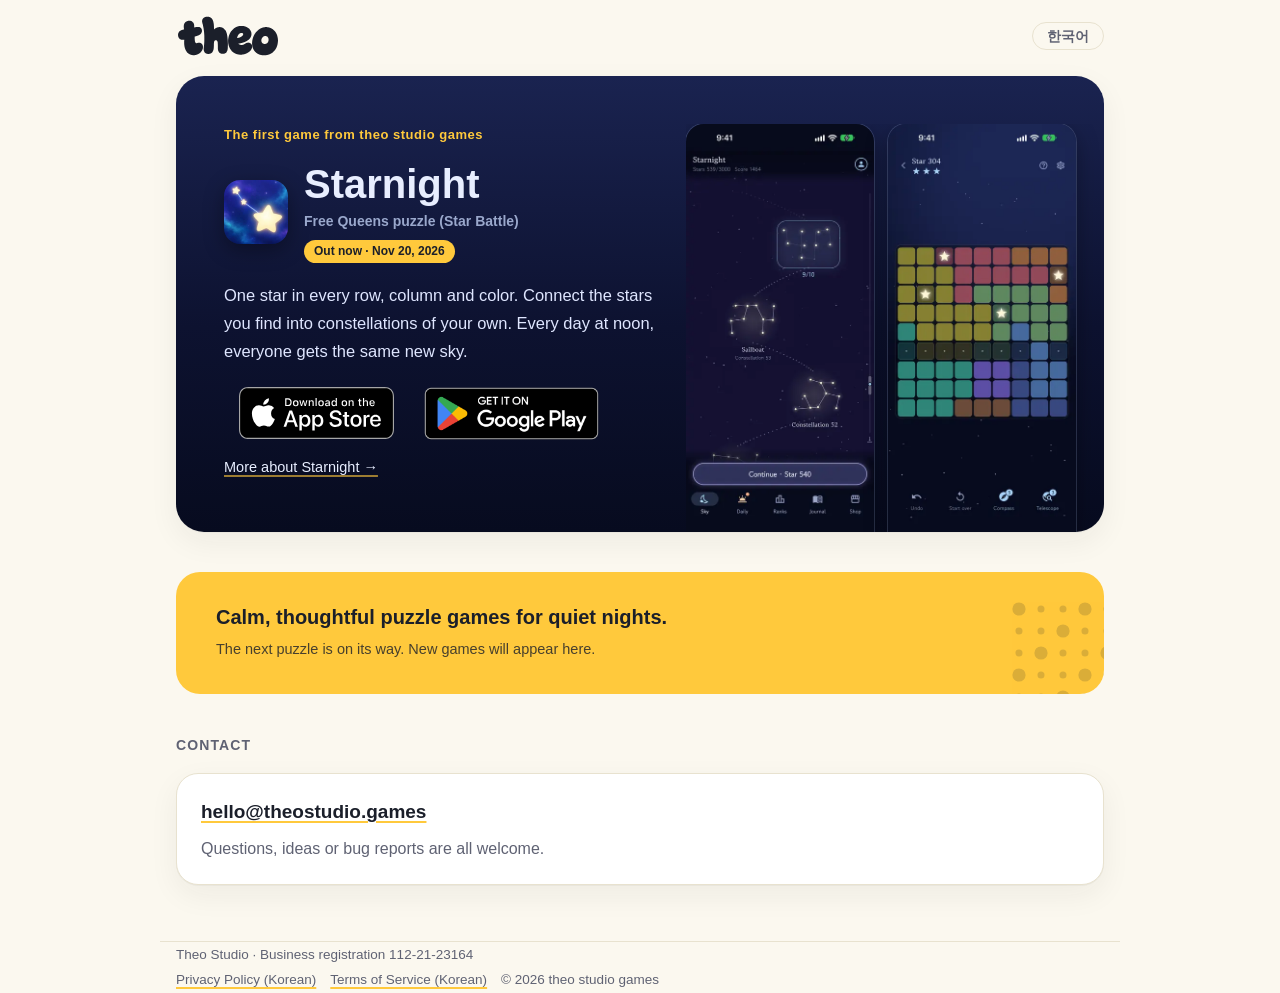
==== commit 5fe8bad3: "규칙 문구 표준화(가로줄·세로줄·색마다 별은 하나, 붙음·대각선): 홈·받기·소개 meta/og/JSON-LD/본문·FAQ·llms.txt, 영문 이름 Starnight 별칭(St" ====
--- a/en/index.html
+++ b/en/index.html
@@ -35,7 +35,7 @@
   <article class="game hero-game"><div class="hg-text">
     <p class="eyebrow">The first game from theo studio games</p>
     <div class="game-head"><img src="../img/starnight-icon.webp" alt="" width="64" height="64"><div><h1><a href="../en/starnight/">Starnight</a></h1><span class="kw">Free Queens puzzle (Star Battle)</span><span class="badge">Out now · Nov 20, 2026</span></div></div>
-    <p class="game-desc">One star per row, column and color. Connect the stars you find into constellations of your own. Every day at noon, everyone gets the same new sky.</p>
+    <p class="game-desc">One star in every row, column and color. Connect the stars you find into constellations of your own. Every day at noon, everyone gets the same new sky.</p>
     <div class="stores big"><a class="store has-badge" data-store="ios" href="https://apps.apple.com/app/id6829614015" rel="noopener"><img class="badge-img" src="../img/badge-appstore-en.svg" alt="Download on the App Store" width="119.66" height="40"><span class="txt">App Store</span></a><a class="store has-badge" data-store="android" href="https://play.google.com/store/apps/details?id=com.theostudio.starnight" rel="noopener"><img class="badge-img" src="../img/badge-googleplay-en.png" alt="Get it on Google Play" width="646" height="250"><span class="txt">Google Play</span></a></div>
     <p class="more"><a href="../en/starnight/">More about Starnight →</a></p>
   </div><div class="shots"><figure><img src="../img/starnight-sky-en.webp" alt="300 constellations rising above the horizon" width="390" height="847" loading="lazy"><figcaption>300 constellations rising above the horizon</figcaption></figure><figure><img src="../img/starnight-board-en.webp" alt="One star per row, column and color" width="390" height="847" loading="lazy"><figcaption>One star per row, column and color</figcaption></figure><figure><img src="../img/starnight-constellation-en.webp" alt="Turn 10 stars into your own constellation" width="390" height="847" loading="lazy"><figcaption>Turn 10 stars into your own constellation</figcaption></figure><figure><img src="../img/starnight-daily-en.webp" alt="A new daily sky at noon" width="390" height="847" loading="lazy"><figcaption>A new daily sky at noon</figcaption></figure></div></article>
--- a/style.css
+++ b/style.css
@@ -184,3 +184,13 @@
 .store.has-badge:not([aria-disabled]) .badge-img{width:auto;max-width:none;height:var(--bh);margin:0}
 .store.has-badge:not([aria-disabled]) .badge-img[src*="googleplay-ko"]{height:calc(var(--bh) * 250 / 192);margin:calc(var(--bh) * -29 / 192) 0}
 .store.has-badge:not([aria-disabled]) .badge-img[src*="googleplay-en"]{height:calc(var(--bh) * 250 / 168);margin:calc(var(--bh) * -41 / 168)}
+
+/* 소개 페이지 추천 대상·자주 묻는 질문 (/starnight/, /en/starnight/) */
+.recommend,.faq{margin:28px 0 0;padding:0 28px}
+.recommend h2,.faq h2{font-size:19px;font-weight:800;color:#fff;margin:0 0 12px}
+.recommend ul{margin:0;padding:0 0 0 1.1em;color:#c4d0f0;font-size:15px;line-height:1.75}
+.faq details{border-top:1px solid rgba(190,210,255,.15);padding:12px 0}
+.faq details:last-child{border-bottom:1px solid rgba(190,210,255,.15)}
+.faq summary{cursor:pointer;color:#fff;font-size:15.5px;font-weight:700;line-height:1.5}
+.faq p{margin:8px 0 0;color:#c4d0f0;font-size:15px;line-height:1.65}
+@media (min-width:720px){.recommend,.faq{padding:0 44px}}
